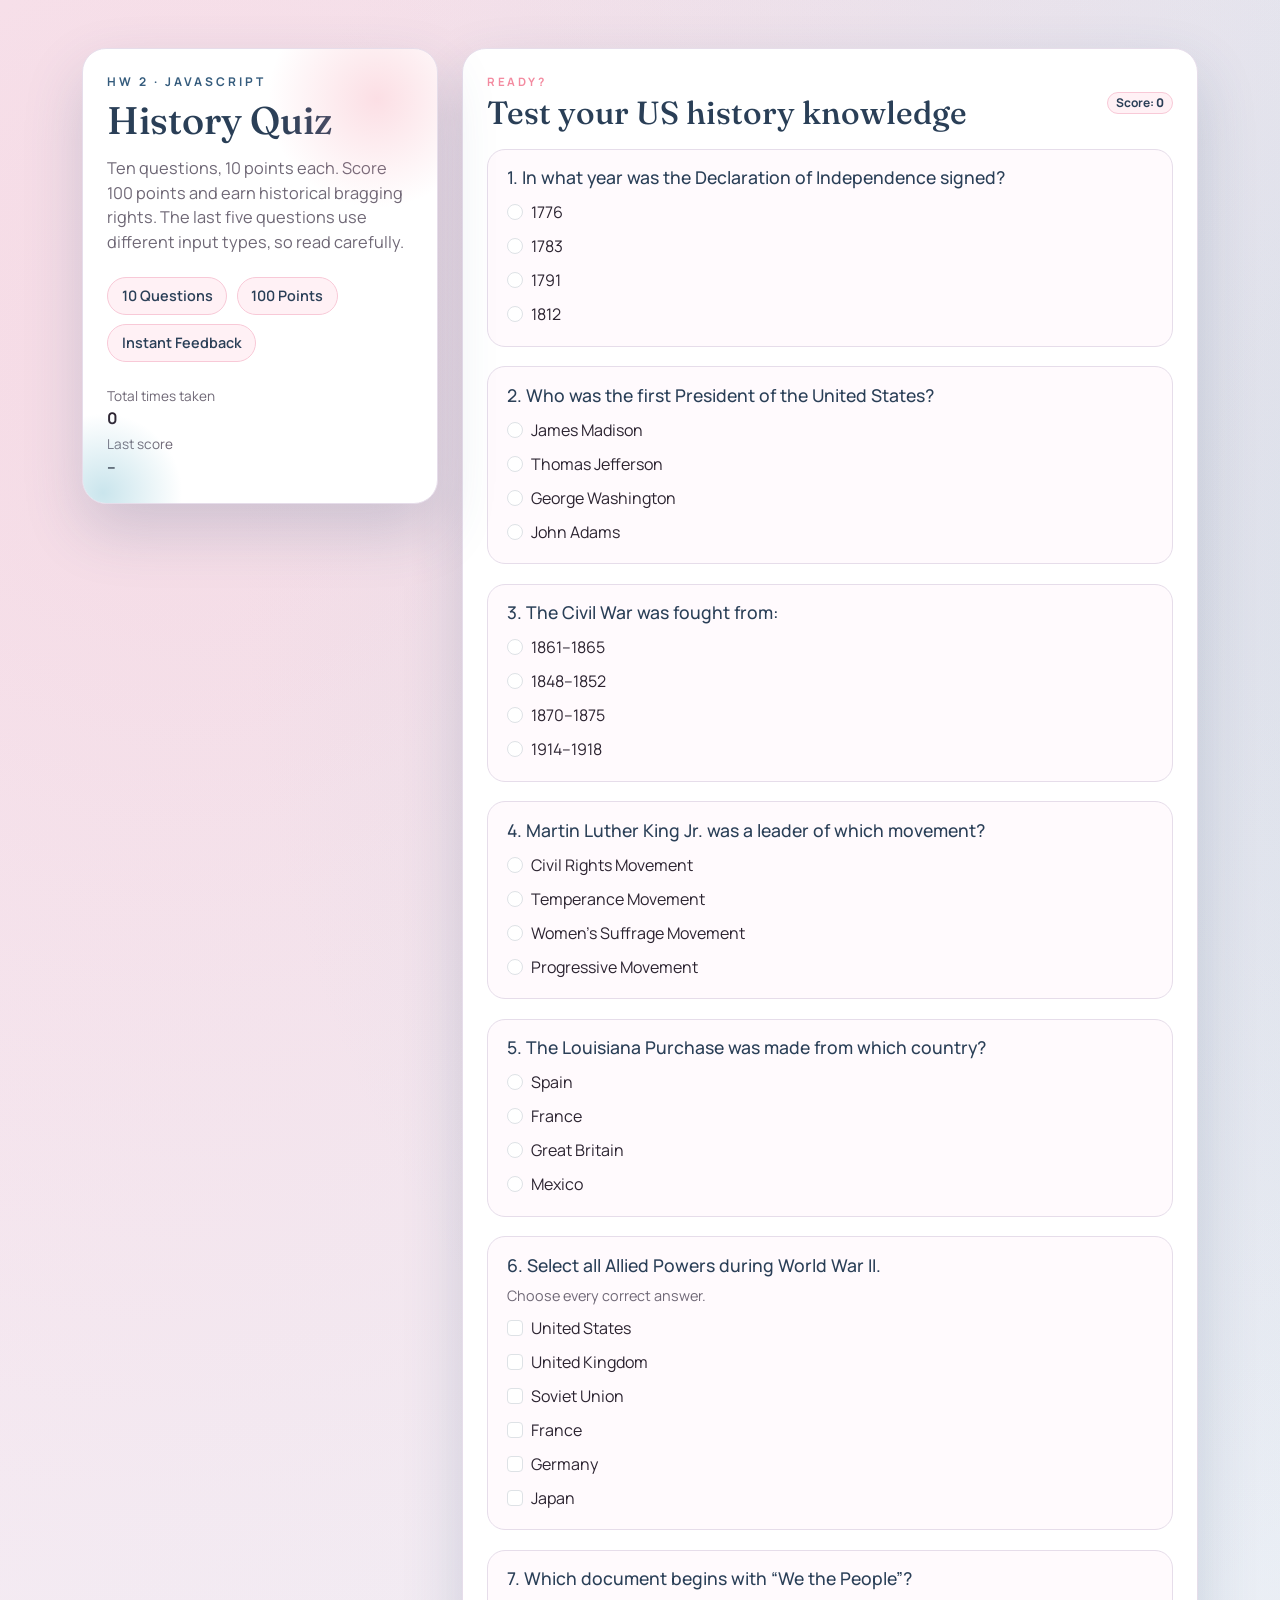
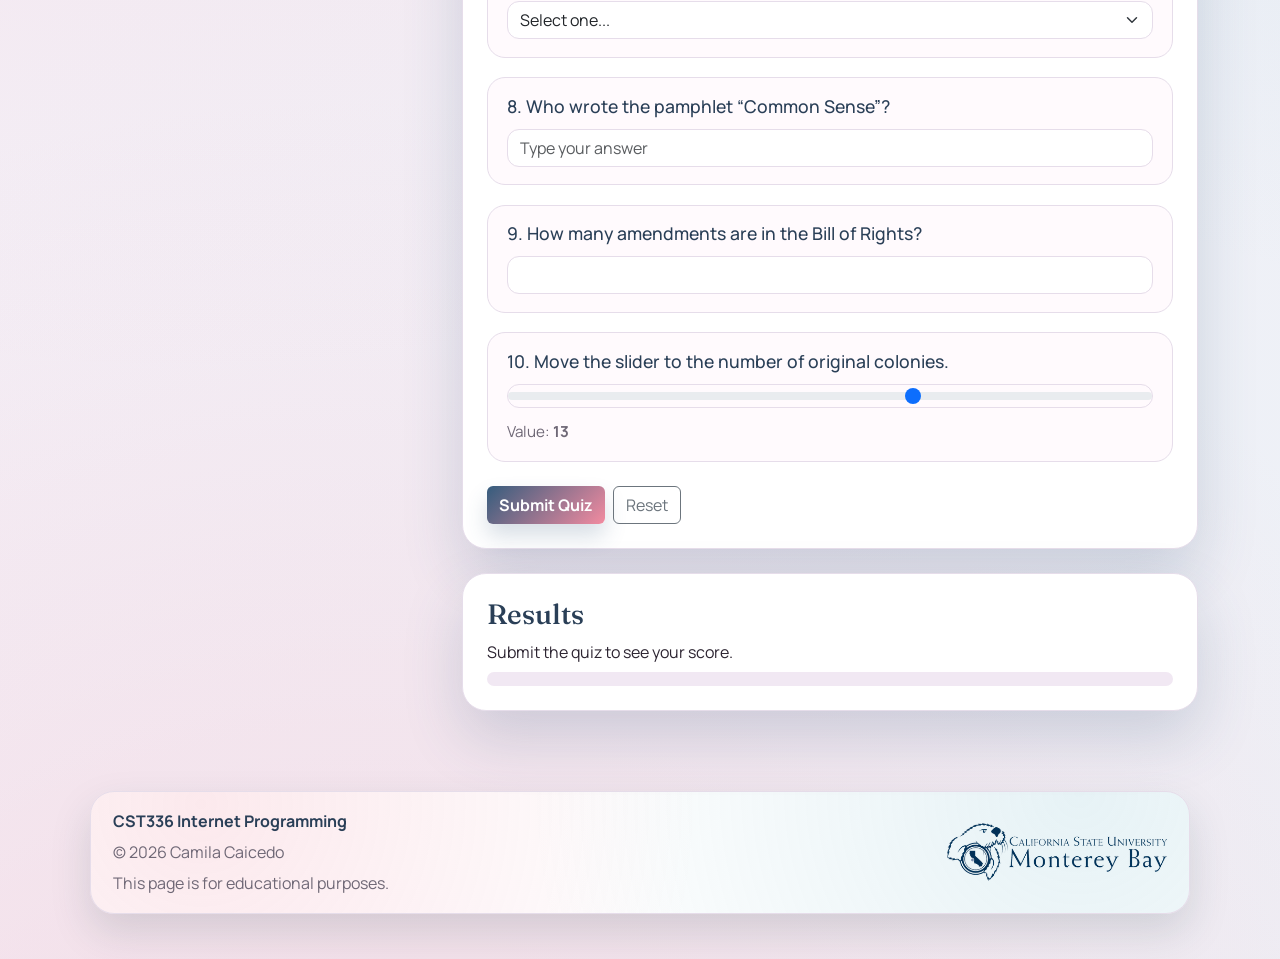
==== hw2/index.html @ 851a2359 "hw2" ====
<!doctype html>
<html lang="en">
  <head>
    <meta charset="UTF-8" />
    <meta name="viewport" content="width=device-width, initial-scale=1.0" />
    <title>HW 2: History Quiz | CSUMB</title>
    <link rel="preconnect" href="https://fonts.googleapis.com" />
    <link rel="preconnect" href="https://fonts.gstatic.com" crossorigin />
    <link
      href="https://fonts.googleapis.com/css2?family=Fraunces:opsz,wght@9..144,600;9..144,700&family=Manrope:wght@400;500;600;700&display=swap"
      rel="stylesheet"
    />
    <link
      href="https://cdn.jsdelivr.net/npm/bootstrap@5.3.3/dist/css/bootstrap.min.css"
      rel="stylesheet"
      integrity="sha384-QWTKZyjpPEjISv5WaRU9OFeRpok6YctnYmDr5pNlyT2bRjXh0JMhjY6hW+ALEwIH"
      crossorigin="anonymous"
    />
    <link rel="stylesheet" href="styles.css" />
  </head>
  <body>
    <div id="sparkleLayer" aria-hidden="true"></div>
    <main class="container py-5">
      <div class="row g-4">
        <div class="col-lg-4">
          <section class="hero-card p-4">
            <p class="hero__eyebrow">HW 2 · JavaScript</p>
            <h1>History Quiz</h1>
            <p class="hero__subtitle">
              Ten questions, 10 points each. Score 100 points and earn historical bragging rights.
              The last five questions use different input types, so read carefully.
            </p>
            <div class="hero__chips">
              <span>10 Questions</span>
              <span>100 Points</span>
              <span>Instant Feedback</span>
            </div>
            <div class="hero__stats mt-4">
              <p class="mb-1"><span>Total times taken</span> <strong id="timesTaken">0</strong></p>
              <p class="mb-0"><span>Last score</span> <strong id="lastScore">--</strong></p>
            </div>
          </section>

        </div>

        <div class="col-lg-8">
          <form id="quizForm" class="quiz-card p-4">
            <div class="d-flex flex-wrap gap-2 align-items-center justify-content-between mb-3">
              <div>
                <p class="quiz__eyebrow">Ready?</p>
                <h2 class="mb-0">Test your US history knowledge</h2>
              </div>
              <span class="badge rounded-pill text-bg-light">Score: <strong id="scoreBadge">0</strong></span>
            </div>

            <div class="question-list">
              <div class="question-card" data-question="q1">
                <h3>1. In what year was the Declaration of Independence signed?</h3>
                <div class="choice-grid">
                  <div class="form-check">
                    <input class="form-check-input" type="radio" name="q1" id="q1a" value="1776" />
                    <label class="form-check-label" for="q1a">1776</label>
                  </div>
                  <div class="form-check">
                    <input class="form-check-input" type="radio" name="q1" id="q1b" value="1783" />
                    <label class="form-check-label" for="q1b">1783</label>
                  </div>
                  <div class="form-check">
                    <input class="form-check-input" type="radio" name="q1" id="q1c" value="1791" />
                    <label class="form-check-label" for="q1c">1791</label>
                  </div>
                  <div class="form-check">
                    <input class="form-check-input" type="radio" name="q1" id="q1d" value="1812" />
                    <label class="form-check-label" for="q1d">1812</label>
                  </div>
                </div>
                <div class="feedback d-none" id="feedback-q1">
                  <img alt="" />
                  <span></span>
                </div>
              </div>

              <div class="question-card" data-question="q2">
                <h3>2. Who was the first President of the United States?</h3>
                <div class="choice-grid" data-shuffle="true">
                  <div class="form-check">
                    <input class="form-check-input" type="radio" name="q2" id="q2a" value="john-adams" />
                    <label class="form-check-label" for="q2a">John Adams</label>
                  </div>
                  <div class="form-check">
                    <input class="form-check-input" type="radio" name="q2" id="q2b" value="george-washington" />
                    <label class="form-check-label" for="q2b">George Washington</label>
                  </div>
                  <div class="form-check">
                    <input class="form-check-input" type="radio" name="q2" id="q2c" value="thomas-jefferson" />
                    <label class="form-check-label" for="q2c">Thomas Jefferson</label>
                  </div>
                  <div class="form-check">
                    <input class="form-check-input" type="radio" name="q2" id="q2d" value="james-madison" />
                    <label class="form-check-label" for="q2d">James Madison</label>
                  </div>
                </div>
                <div class="feedback d-none" id="feedback-q2">
                  <img alt="" />
                  <span></span>
                </div>
              </div>

              <div class="question-card" data-question="q3">
                <h3>3. The Civil War was fought from:</h3>
                <div class="choice-grid">
                  <div class="form-check">
                    <input class="form-check-input" type="radio" name="q3" id="q3a" value="1861-1865" />
                    <label class="form-check-label" for="q3a">1861–1865</label>
                  </div>
                  <div class="form-check">
                    <input class="form-check-input" type="radio" name="q3" id="q3b" value="1848-1852" />
                    <label class="form-check-label" for="q3b">1848–1852</label>
                  </div>
                  <div class="form-check">
                    <input class="form-check-input" type="radio" name="q3" id="q3c" value="1870-1875" />
                    <label class="form-check-label" for="q3c">1870–1875</label>
                  </div>
                  <div class="form-check">
                    <input class="form-check-input" type="radio" name="q3" id="q3d" value="1914-1918" />
                    <label class="form-check-label" for="q3d">1914–1918</label>
                  </div>
                </div>
                <div class="feedback d-none" id="feedback-q3">
                  <img alt="" />
                  <span></span>
                </div>
              </div>

              <div class="question-card" data-question="q4">
                <h3>4. Martin Luther King Jr. was a leader of which movement?</h3>
                <div class="choice-grid">
                  <div class="form-check">
                    <input class="form-check-input" type="radio" name="q4" id="q4a" value="civil-rights" />
                    <label class="form-check-label" for="q4a">Civil Rights Movement</label>
                  </div>
                  <div class="form-check">
                    <input class="form-check-input" type="radio" name="q4" id="q4b" value="temperance" />
                    <label class="form-check-label" for="q4b">Temperance Movement</label>
                  </div>
                  <div class="form-check">
                    <input class="form-check-input" type="radio" name="q4" id="q4c" value="suffrage" />
                    <label class="form-check-label" for="q4c">Women’s Suffrage Movement</label>
                  </div>
                  <div class="form-check">
                    <input class="form-check-input" type="radio" name="q4" id="q4d" value="progressive" />
                    <label class="form-check-label" for="q4d">Progressive Movement</label>
                  </div>
                </div>
                <div class="feedback d-none" id="feedback-q4">
                  <img alt="" />
                  <span></span>
                </div>
              </div>

              <div class="question-card" data-question="q5">
                <h3>5. The Louisiana Purchase was made from which country?</h3>
                <div class="choice-grid">
                  <div class="form-check">
                    <input class="form-check-input" type="radio" name="q5" id="q5a" value="spain" />
                    <label class="form-check-label" for="q5a">Spain</label>
                  </div>
                  <div class="form-check">
                    <input class="form-check-input" type="radio" name="q5" id="q5b" value="france" />
                    <label class="form-check-label" for="q5b">France</label>
                  </div>
                  <div class="form-check">
                    <input class="form-check-input" type="radio" name="q5" id="q5c" value="britain" />
                    <label class="form-check-label" for="q5c">Great Britain</label>
                  </div>
                  <div class="form-check">
                    <input class="form-check-input" type="radio" name="q5" id="q5d" value="mexico" />
                    <label class="form-check-label" for="q5d">Mexico</label>
                  </div>
                </div>
                <div class="feedback d-none" id="feedback-q5">
                  <img alt="" />
                  <span></span>
                </div>
              </div>

              <div class="question-card" data-question="q6">
                <h3>6. Select all Allied Powers during World War II.</h3>
                <p class="question-note">Choose every correct answer.</p>
                <div class="choice-grid">
                  <div class="form-check">
                    <input class="form-check-input" type="checkbox" name="q6" id="q6a" value="united-states" />
                    <label class="form-check-label" for="q6a">United States</label>
                  </div>
                  <div class="form-check">
                    <input class="form-check-input" type="checkbox" name="q6" id="q6b" value="united-kingdom" />
                    <label class="form-check-label" for="q6b">United Kingdom</label>
                  </div>
                  <div class="form-check">
                    <input class="form-check-input" type="checkbox" name="q6" id="q6c" value="soviet-union" />
                    <label class="form-check-label" for="q6c">Soviet Union</label>
                  </div>
                  <div class="form-check">
                    <input class="form-check-input" type="checkbox" name="q6" id="q6d" value="france" />
                    <label class="form-check-label" for="q6d">France</label>
                  </div>
                  <div class="form-check">
                    <input class="form-check-input" type="checkbox" name="q6" id="q6e" value="germany" />
                    <label class="form-check-label" for="q6e">Germany</label>
                  </div>
                  <div class="form-check">
                    <input class="form-check-input" type="checkbox" name="q6" id="q6f" value="japan" />
                    <label class="form-check-label" for="q6f">Japan</label>
                  </div>
                </div>
                <div class="feedback d-none" id="feedback-q6">
                  <img alt="" />
                  <span></span>
                </div>
              </div>

              <div class="question-card" data-question="q7">
                <h3>7. Which document begins with “We the People”?</h3>
                <select class="form-select" id="q7" name="q7" aria-label="Select a document">
                  <option value="">Select one...</option>
                  <option value="declaration">Declaration of Independence</option>
                  <option value="constitution">US Constitution</option>
                  <option value="articles">Articles of Confederation</option>
                  <option value="emancipation">Emancipation Proclamation</option>
                </select>
                <div class="feedback d-none" id="feedback-q7">
                  <img alt="" />
                  <span></span>
                </div>
              </div>

              <div class="question-card" data-question="q8">
                <h3>8. Who wrote the pamphlet “Common Sense”?</h3>
                <input
                  class="form-control"
                  type="text"
                  id="q8"
                  name="q8"
                  placeholder="Type your answer"
                />
                <div class="feedback d-none" id="feedback-q8">
                  <img alt="" />
                  <span></span>
                </div>
              </div>

              <div class="question-card" data-question="q9">
                <h3>9. How many amendments are in the Bill of Rights?</h3>
                <input class="form-control" type="number" id="q9" name="q9" min="0" max="20" />
                <div class="feedback d-none" id="feedback-q9">
                  <img alt="" />
                  <span></span>
                </div>
              </div>

              <div class="question-card" data-question="q10">
                <h3>10. Move the slider to the number of original colonies.</h3>
                <div class="range-wrap">
                  <input class="form-range" type="range" id="q10" name="q10" min="1" max="20" value="13" />
                  <span class="range-value">Value: <strong id="q10Value">13</strong></span>
                </div>
                <div class="feedback d-none" id="feedback-q10">
                  <img alt="" />
                  <span></span>
                </div>
              </div>
            </div>

            <div class="d-flex flex-wrap gap-2 mt-4">
              <button class="btn btn-primary" type="submit">Submit Quiz</button>
              <button class="btn btn-outline-secondary" type="reset" id="resetBtn">Reset</button>
            </div>
          </form>

          <section class="results-card p-4 mt-4" aria-live="polite">
            <h3>Results</h3>
            <p id="scoreText" class="mb-2">Submit the quiz to see your score.</p>
            <div class="progress" role="progressbar" aria-valuemin="0" aria-valuemax="100">
              <div class="progress-bar" id="scoreBar" style="width: 0%">0%</div>
            </div>
            <p id="congratsMessage" class="congrats-message d-none">
              Great job! You scored above 80—your history skills are sparkling.
            </p>
          </section>
        </div>
      </div>
    </main>

    <footer class="site-footer">
      <div class="site-footer__content">
        <div class="site-footer__text">
          <p class="site-footer__title">CST336 Internet Programming</p>
          <p class="site-footer__meta">© 2026 Camila Caicedo</p>
          <p class="site-footer__note">This page is for educational purposes.</p>
        </div>
        <img
          class="site-footer__logo"
          src="img/csumb-logo.png"
          alt="California State University Monterey Bay logo"
        />
      </div>
    </footer>

    <script
      src="https://cdn.jsdelivr.net/npm/bootstrap@5.3.3/dist/js/bootstrap.bundle.min.js"
      integrity="sha384-YvpcrYf0tY3lHB60NNkmXc5s9fDVZLESaAA55NDzOxhy9GkcIdslK1eN7N6jIeHz"
      crossorigin="anonymous"
    ></script>
    <script src="app.js"></script>
  </body>
</html>
---- hw2/styles.css ----
:root {
  --bg: #f7eef6;
  --bg-deep: #e9f2f7;
  --ink: #2c2431;
  --muted: #6f6876;
  --card: #ffffff;
  --primary: #355c7d;
  --primary-dark: #2a3f57;
  --accent: #f38ba0;
  --accent-2: #89c5d6;
  --accent-soft: #f8c9d7;
  --border: #e6ddea;
  --success: #2e9a6f;
  --danger: #d7475b;
  --shadow: 0 26px 60px rgba(53, 92, 125, 0.2);
}

* {
  box-sizing: border-box;
}

body {
  margin: 0;
  min-height: 100vh;
  font-family: "Manrope", "Segoe UI", sans-serif;
  color: var(--ink);
  background:
    radial-gradient(circle at 10% 10%, rgba(243, 139, 160, 0.2), transparent 45%),
    radial-gradient(circle at 90% 15%, rgba(137, 197, 214, 0.25), transparent 40%),
    radial-gradient(circle at 20% 85%, rgba(248, 201, 215, 0.6), transparent 40%),
    linear-gradient(120deg, var(--bg) 0%, var(--bg-deep) 100%);
  background-size: 140% 140%;
  animation: driftGradient 18s ease-in-out infinite;
  line-height: 1.5;
  cursor:
    url("data:image/svg+xml,%3Csvg xmlns='http://www.w3.org/2000/svg' width='36' height='36' viewBox='0 0 36 36'%3E%3Ctext x='4' y='26' font-size='22'%3E%F0%9F%A6%A6%3C/text%3E%3C/svg%3E")
      4 4,
    auto;
}

.container {
  position: relative;
  z-index: 1;
}

#sparkleLayer {
  position: fixed;
  inset: 0;
  pointer-events: none;
  z-index: 0;
  overflow: hidden;
}

.sparkle {
  position: absolute;
  width: 8px;
  height: 8px;
  border-radius: 999px;
  background: radial-gradient(circle, #ffffff 0%, rgba(255, 255, 255, 0.35) 60%, transparent 100%);
  box-shadow: 0 0 12px rgba(137, 197, 214, 0.9);
  animation: sparkleFloat 1.2s ease-out forwards;
  opacity: 0.9;
}

@keyframes sparkleFloat {
  0% {
    transform: translateY(0) scale(1);
    opacity: 0.95;
  }
  100% {
    transform: translateY(-40px) scale(0.2);
    opacity: 0;
  }
}

.hero-card,
.quiz-card,
.results-card,
.peer-card {
  background: var(--card);
  border-radius: 24px;
  border: 1px solid var(--border);
  box-shadow: var(--shadow);
}

.hero-card {
  position: relative;
  overflow: hidden;
}

.hero-card::before {
  content: "";
  position: absolute;
  width: 220px;
  height: 220px;
  border-radius: 50%;
  background: radial-gradient(circle, rgba(243, 139, 160, 0.28), transparent 70%);
  top: -60px;
  right: -50px;
  animation: floatOrb 8s ease-in-out infinite;
}

.hero-card::after {
  content: "";
  position: absolute;
  width: 160px;
  height: 160px;
  border-radius: 50%;
  background: radial-gradient(circle, rgba(137, 197, 214, 0.45), transparent 70%);
  bottom: -70px;
  left: -60px;
  animation: floatOrb 10s ease-in-out infinite reverse;
}

.hero__eyebrow {
  margin: 0 0 0.4rem;
  text-transform: uppercase;
  letter-spacing: 0.25em;
  font-size: 0.75rem;
  font-weight: 700;
  color: var(--primary);
}

.hero-card h1 {
  margin: 0 0 0.8rem;
  font-family: "Fraunces", serif;
  font-size: clamp(2.1rem, 3vw, 2.9rem);
  color: var(--primary-dark);
}

.hero__subtitle {
  margin: 0;
  color: var(--muted);
  font-size: 1.02rem;
}

.hero__chips {
  margin-top: 1.4rem;
  display: flex;
  flex-wrap: wrap;
  gap: 0.6rem;
}

.hero__chips span {
  padding: 0.45rem 0.85rem;
  border-radius: 999px;
  background: #fff1f5;
  border: 1px solid var(--accent-soft);
  color: var(--primary-dark);
  font-weight: 600;
  font-size: 0.9rem;
}

.hero__stats span {
  display: block;
  font-size: 0.85rem;
  color: var(--muted);
}

.peer-card__title {
  font-family: "Fraunces", serif;
  color: var(--primary-dark);
  margin-bottom: 0.6rem;
}

.quiz__eyebrow {
  margin: 0 0 0.25rem;
  text-transform: uppercase;
  letter-spacing: 0.22em;
  font-size: 0.72rem;
  color: var(--accent);
  font-weight: 700;
}

.quiz-card h2 {
  font-family: "Fraunces", serif;
  color: var(--primary-dark);
}

.badge.text-bg-light {
  background: #fff1f5 !important;
  color: var(--primary-dark) !important;
  border: 1px solid var(--accent-soft);
  font-weight: 700;
}

.question-list {
  display: grid;
  gap: 1.2rem;
}

.question-card {
  padding: 1.1rem 1.2rem;
  border-radius: 18px;
  border: 1px solid var(--border);
  background: #fffafd;
  transition: transform 0.2s ease, box-shadow 0.2s ease;
}

.question-card:hover {
  transform: translateY(-2px);
  box-shadow: 0 16px 30px rgba(53, 92, 125, 0.12);
}

.question-card h3 {
  margin: 0 0 0.75rem;
  font-size: 1.1rem;
  color: var(--primary-dark);
}

.choice-grid {
  display: grid;
  gap: 0.5rem;
}

.question-note {
  margin-top: -0.2rem;
  margin-bottom: 0.6rem;
  font-size: 0.9rem;
  color: var(--muted);
}

.form-check-input:checked {
  background-color: var(--primary);
  border-color: var(--primary);
}

.form-select,
.form-control,
.form-range {
  border-radius: 12px;
  border: 1px solid var(--border);
}

.form-select:focus,
.form-control:focus,
.form-range:focus {
  border-color: var(--primary);
  box-shadow: 0 0 0 3px rgba(137, 197, 214, 0.3);
}

.feedback {
  margin-top: 0.8rem;
  display: flex;
  align-items: center;
  gap: 0.6rem;
  padding: 0.6rem 0.8rem;
  border-radius: 14px;
  font-weight: 600;
}

.feedback img {
  width: 32px;
  height: 32px;
}

.feedback.is-correct {
  background: rgba(46, 154, 111, 0.12);
  color: var(--success);
  border: 1px solid rgba(46, 154, 111, 0.3);
}

.feedback.is-wrong {
  background: rgba(215, 71, 91, 0.12);
  color: var(--danger);
  border: 1px solid rgba(215, 71, 91, 0.3);
}

.range-wrap {
  display: flex;
  flex-wrap: wrap;
  align-items: center;
  gap: 0.8rem;
}

.range-value {
  font-size: 0.95rem;
  color: var(--muted);
}

.btn-primary {
  background: linear-gradient(135deg, var(--primary), var(--accent));
  border: none;
  font-weight: 700;
  box-shadow: 0 12px 22px rgba(53, 92, 125, 0.2);
}

.btn-primary:hover {
  filter: brightness(1.05);
}

.results-card h3 {
  font-family: "Fraunces", serif;
  color: var(--primary-dark);
}

.progress {
  height: 14px;
  border-radius: 999px;
  background: #f1e8f3;
}

.progress-bar {
  background: linear-gradient(135deg, var(--primary), var(--accent));
  font-weight: 700;
}

.congrats-message {
  margin-top: 0.9rem;
  font-weight: 600;
  color: var(--primary-dark);
}

.site-footer {
  width: min(1100px, 92vw);
  margin: 2rem auto 2.8rem;
}

.site-footer__content {
  padding: 1.1rem 1.4rem;
  border-radius: 24px;
  border: 1px solid var(--border);
  background:
    radial-gradient(circle at 10% 10%, rgba(243, 139, 160, 0.18), transparent 50%),
    radial-gradient(circle at 90% 0%, rgba(137, 197, 214, 0.2), transparent 55%),
    rgba(255, 255, 255, 0.95);
  display: flex;
  flex-wrap: wrap;
  align-items: center;
  justify-content: space-between;
  gap: 1rem 1.4rem;
  box-shadow: 0 18px 40px rgba(34, 70, 71, 0.15);
}

.site-footer__logo {
  width: min(220px, 70vw);
  height: auto;
  object-fit: contain;
}

.site-footer__text {
  display: grid;
  gap: 0.25rem;
}

.site-footer__title {
  margin: 0;
  font-weight: 700;
  color: var(--primary-dark);
}

.site-footer__meta,
.site-footer__note {
  margin: 0.2rem 0 0;
  color: var(--muted);
}

@media (max-width: 640px) {
  .hero-card::before {
    width: 160px;
    height: 160px;
  }
}

@media (prefers-reduced-motion: reduce) {
  * {
    scroll-behavior: auto !important;
    transition: none !important;
  }
  body {
    animation: none !important;
  }
}

@keyframes driftGradient {
  0% {
    background-position: 0% 50%;
  }
  50% {
    background-position: 100% 40%;
  }
  100% {
    background-position: 0% 50%;
  }
}

@keyframes floatOrb {
  0%,
  100% {
    transform: translateY(0);
  }
  50% {
    transform: translateY(10px);
  }
}
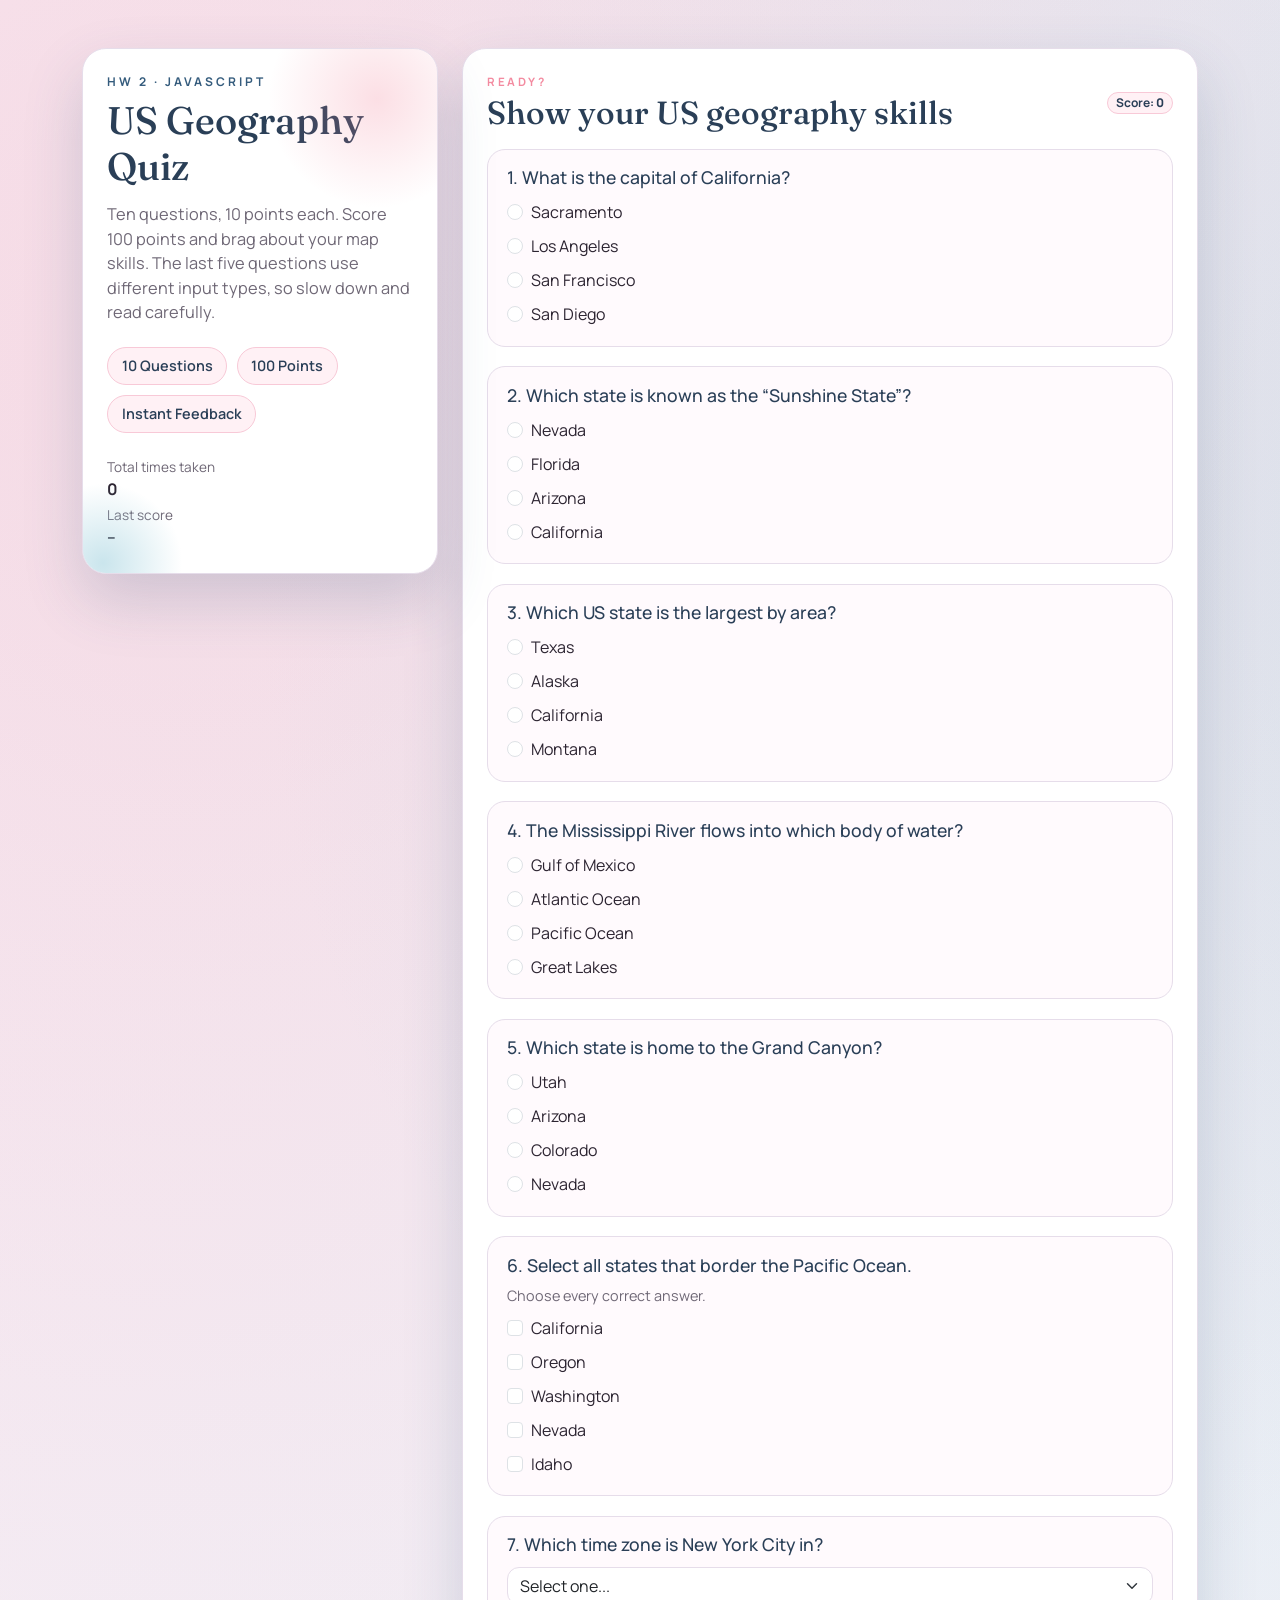
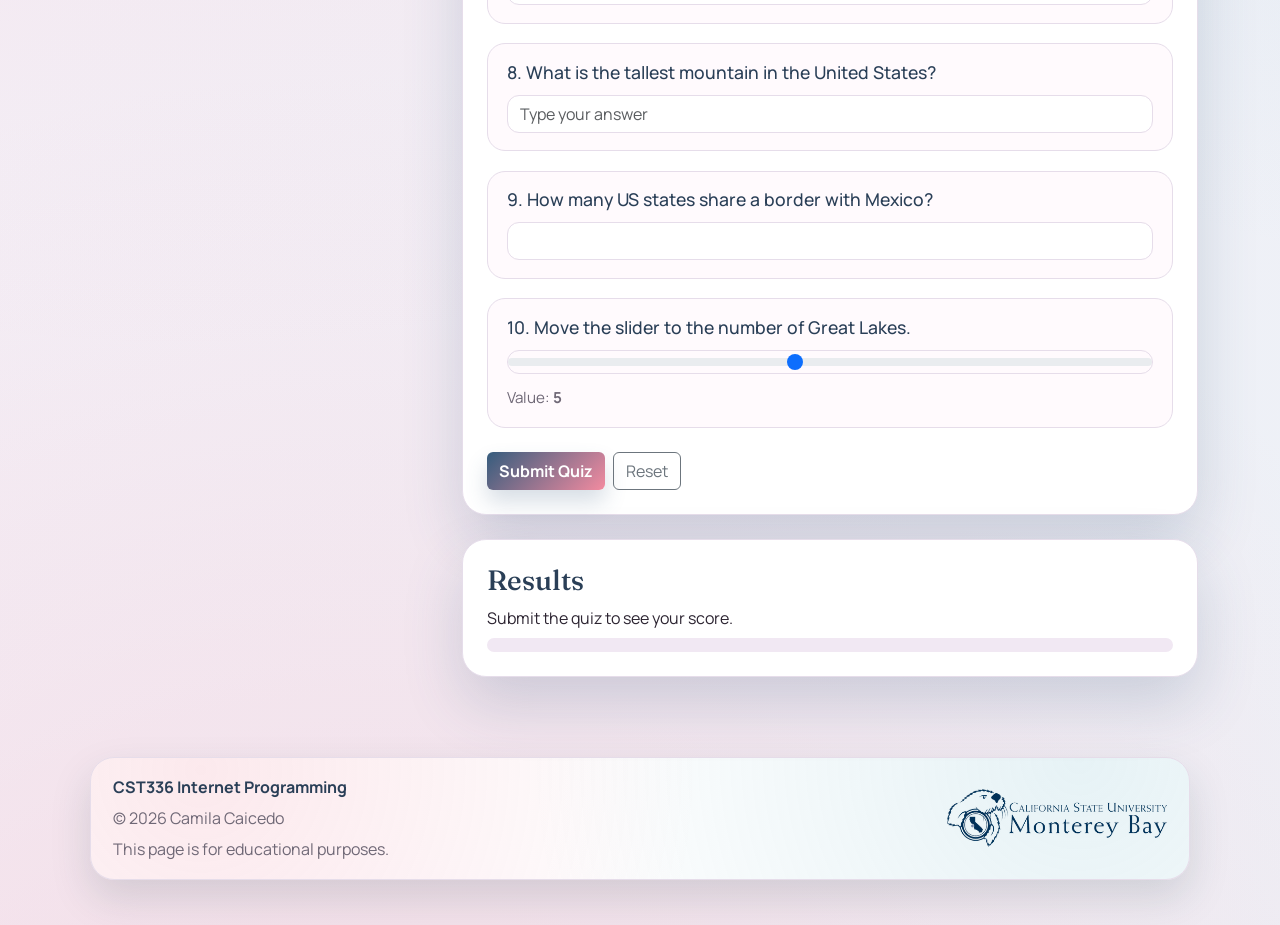
==== commit c3d7671d: "Update geography quiz content" ====
--- a/hw2/index.html
+++ b/hw2/index.html
@@ -3,7 +3,7 @@
   <head>
     <meta charset="UTF-8" />
     <meta name="viewport" content="width=device-width, initial-scale=1.0" />
-    <title>HW 2: History Quiz | CSUMB</title>
+    <title>HW 2: US Geography Quiz | CSUMB</title>
     <link rel="preconnect" href="https://fonts.googleapis.com" />
     <link rel="preconnect" href="https://fonts.gstatic.com" crossorigin />
     <link
@@ -25,10 +25,10 @@
         <div class="col-lg-4">
           <section class="hero-card p-4">
             <p class="hero__eyebrow">HW 2 · JavaScript</p>
-            <h1>History Quiz</h1>
+            <h1>US Geography Quiz</h1>
             <p class="hero__subtitle">
-              Ten questions, 10 points each. Score 100 points and earn historical bragging rights.
-              The last five questions use different input types, so read carefully.
+              Ten questions, 10 points each. Score 100 points and brag about your map skills. The last
+              five questions use different input types, so slow down and read carefully.
             </p>
             <div class="hero__chips">
               <span>10 Questions</span>
@@ -40,7 +40,6 @@
               <p class="mb-0"><span>Last score</span> <strong id="lastScore">--</strong></p>
             </div>
           </section>
-
         </div>
 
         <div class="col-lg-8">
@@ -48,30 +47,30 @@
             <div class="d-flex flex-wrap gap-2 align-items-center justify-content-between mb-3">
               <div>
                 <p class="quiz__eyebrow">Ready?</p>
-                <h2 class="mb-0">Test your US history knowledge</h2>
+                <h2 class="mb-0">Show your US geography skills</h2>
               </div>
               <span class="badge rounded-pill text-bg-light">Score: <strong id="scoreBadge">0</strong></span>
             </div>
 
             <div class="question-list">
               <div class="question-card" data-question="q1">
-                <h3>1. In what year was the Declaration of Independence signed?</h3>
-                <div class="choice-grid">
-                  <div class="form-check">
-                    <input class="form-check-input" type="radio" name="q1" id="q1a" value="1776" />
-                    <label class="form-check-label" for="q1a">1776</label>
-                  </div>
-                  <div class="form-check">
-                    <input class="form-check-input" type="radio" name="q1" id="q1b" value="1783" />
-                    <label class="form-check-label" for="q1b">1783</label>
-                  </div>
-                  <div class="form-check">
-                    <input class="form-check-input" type="radio" name="q1" id="q1c" value="1791" />
-                    <label class="form-check-label" for="q1c">1791</label>
-                  </div>
-                  <div class="form-check">
-                    <input class="form-check-input" type="radio" name="q1" id="q1d" value="1812" />
-                    <label class="form-check-label" for="q1d">1812</label>
+                <h3>1. What is the capital of California?</h3>
+                <div class="choice-grid">
+                  <div class="form-check">
+                    <input class="form-check-input" type="radio" name="q1" id="q1a" value="sacramento" />
+                    <label class="form-check-label" for="q1a">Sacramento</label>
+                  </div>
+                  <div class="form-check">
+                    <input class="form-check-input" type="radio" name="q1" id="q1b" value="los-angeles" />
+                    <label class="form-check-label" for="q1b">Los Angeles</label>
+                  </div>
+                  <div class="form-check">
+                    <input class="form-check-input" type="radio" name="q1" id="q1c" value="san-francisco" />
+                    <label class="form-check-label" for="q1c">San Francisco</label>
+                  </div>
+                  <div class="form-check">
+                    <input class="form-check-input" type="radio" name="q1" id="q1d" value="san-diego" />
+                    <label class="form-check-label" for="q1d">San Diego</label>
                   </div>
                 </div>
                 <div class="feedback d-none" id="feedback-q1">
@@ -81,23 +80,23 @@
               </div>
 
               <div class="question-card" data-question="q2">
-                <h3>2. Who was the first President of the United States?</h3>
+                <h3>2. Which state is known as the “Sunshine State”?</h3>
                 <div class="choice-grid" data-shuffle="true">
                   <div class="form-check">
-                    <input class="form-check-input" type="radio" name="q2" id="q2a" value="john-adams" />
-                    <label class="form-check-label" for="q2a">John Adams</label>
-                  </div>
-                  <div class="form-check">
-                    <input class="form-check-input" type="radio" name="q2" id="q2b" value="george-washington" />
-                    <label class="form-check-label" for="q2b">George Washington</label>
-                  </div>
-                  <div class="form-check">
-                    <input class="form-check-input" type="radio" name="q2" id="q2c" value="thomas-jefferson" />
-                    <label class="form-check-label" for="q2c">Thomas Jefferson</label>
-                  </div>
-                  <div class="form-check">
-                    <input class="form-check-input" type="radio" name="q2" id="q2d" value="james-madison" />
-                    <label class="form-check-label" for="q2d">James Madison</label>
+                    <input class="form-check-input" type="radio" name="q2" id="q2a" value="arizona" />
+                    <label class="form-check-label" for="q2a">Arizona</label>
+                  </div>
+                  <div class="form-check">
+                    <input class="form-check-input" type="radio" name="q2" id="q2b" value="florida" />
+                    <label class="form-check-label" for="q2b">Florida</label>
+                  </div>
+                  <div class="form-check">
+                    <input class="form-check-input" type="radio" name="q2" id="q2c" value="california" />
+                    <label class="form-check-label" for="q2c">California</label>
+                  </div>
+                  <div class="form-check">
+                    <input class="form-check-input" type="radio" name="q2" id="q2d" value="nevada" />
+                    <label class="form-check-label" for="q2d">Nevada</label>
                   </div>
                 </div>
                 <div class="feedback d-none" id="feedback-q2">
@@ -107,23 +106,23 @@
               </div>
 
               <div class="question-card" data-question="q3">
-                <h3>3. The Civil War was fought from:</h3>
-                <div class="choice-grid">
-                  <div class="form-check">
-                    <input class="form-check-input" type="radio" name="q3" id="q3a" value="1861-1865" />
-                    <label class="form-check-label" for="q3a">1861–1865</label>
-                  </div>
-                  <div class="form-check">
-                    <input class="form-check-input" type="radio" name="q3" id="q3b" value="1848-1852" />
-                    <label class="form-check-label" for="q3b">1848–1852</label>
-                  </div>
-                  <div class="form-check">
-                    <input class="form-check-input" type="radio" name="q3" id="q3c" value="1870-1875" />
-                    <label class="form-check-label" for="q3c">1870–1875</label>
-                  </div>
-                  <div class="form-check">
-                    <input class="form-check-input" type="radio" name="q3" id="q3d" value="1914-1918" />
-                    <label class="form-check-label" for="q3d">1914–1918</label>
+                <h3>3. Which US state is the largest by area?</h3>
+                <div class="choice-grid">
+                  <div class="form-check">
+                    <input class="form-check-input" type="radio" name="q3" id="q3a" value="texas" />
+                    <label class="form-check-label" for="q3a">Texas</label>
+                  </div>
+                  <div class="form-check">
+                    <input class="form-check-input" type="radio" name="q3" id="q3b" value="alaska" />
+                    <label class="form-check-label" for="q3b">Alaska</label>
+                  </div>
+                  <div class="form-check">
+                    <input class="form-check-input" type="radio" name="q3" id="q3c" value="california" />
+                    <label class="form-check-label" for="q3c">California</label>
+                  </div>
+                  <div class="form-check">
+                    <input class="form-check-input" type="radio" name="q3" id="q3d" value="montana" />
+                    <label class="form-check-label" for="q3d">Montana</label>
                   </div>
                 </div>
                 <div class="feedback d-none" id="feedback-q3">
@@ -133,23 +132,23 @@
               </div>
 
               <div class="question-card" data-question="q4">
-                <h3>4. Martin Luther King Jr. was a leader of which movement?</h3>
-                <div class="choice-grid">
-                  <div class="form-check">
-                    <input class="form-check-input" type="radio" name="q4" id="q4a" value="civil-rights" />
-                    <label class="form-check-label" for="q4a">Civil Rights Movement</label>
-                  </div>
-                  <div class="form-check">
-                    <input class="form-check-input" type="radio" name="q4" id="q4b" value="temperance" />
-                    <label class="form-check-label" for="q4b">Temperance Movement</label>
-                  </div>
-                  <div class="form-check">
-                    <input class="form-check-input" type="radio" name="q4" id="q4c" value="suffrage" />
-                    <label class="form-check-label" for="q4c">Women’s Suffrage Movement</label>
-                  </div>
-                  <div class="form-check">
-                    <input class="form-check-input" type="radio" name="q4" id="q4d" value="progressive" />
-                    <label class="form-check-label" for="q4d">Progressive Movement</label>
+                <h3>4. The Mississippi River flows into which body of water?</h3>
+                <div class="choice-grid">
+                  <div class="form-check">
+                    <input class="form-check-input" type="radio" name="q4" id="q4a" value="gulf-of-mexico" />
+                    <label class="form-check-label" for="q4a">Gulf of Mexico</label>
+                  </div>
+                  <div class="form-check">
+                    <input class="form-check-input" type="radio" name="q4" id="q4b" value="atlantic-ocean" />
+                    <label class="form-check-label" for="q4b">Atlantic Ocean</label>
+                  </div>
+                  <div class="form-check">
+                    <input class="form-check-input" type="radio" name="q4" id="q4c" value="pacific-ocean" />
+                    <label class="form-check-label" for="q4c">Pacific Ocean</label>
+                  </div>
+                  <div class="form-check">
+                    <input class="form-check-input" type="radio" name="q4" id="q4d" value="great-lakes" />
+                    <label class="form-check-label" for="q4d">Great Lakes</label>
                   </div>
                 </div>
                 <div class="feedback d-none" id="feedback-q4">
@@ -159,23 +158,23 @@
               </div>
 
               <div class="question-card" data-question="q5">
-                <h3>5. The Louisiana Purchase was made from which country?</h3>
-                <div class="choice-grid">
-                  <div class="form-check">
-                    <input class="form-check-input" type="radio" name="q5" id="q5a" value="spain" />
-                    <label class="form-check-label" for="q5a">Spain</label>
-                  </div>
-                  <div class="form-check">
-                    <input class="form-check-input" type="radio" name="q5" id="q5b" value="france" />
-                    <label class="form-check-label" for="q5b">France</label>
-                  </div>
-                  <div class="form-check">
-                    <input class="form-check-input" type="radio" name="q5" id="q5c" value="britain" />
-                    <label class="form-check-label" for="q5c">Great Britain</label>
-                  </div>
-                  <div class="form-check">
-                    <input class="form-check-input" type="radio" name="q5" id="q5d" value="mexico" />
-                    <label class="form-check-label" for="q5d">Mexico</label>
+                <h3>5. Which state is home to the Grand Canyon?</h3>
+                <div class="choice-grid">
+                  <div class="form-check">
+                    <input class="form-check-input" type="radio" name="q5" id="q5a" value="utah" />
+                    <label class="form-check-label" for="q5a">Utah</label>
+                  </div>
+                  <div class="form-check">
+                    <input class="form-check-input" type="radio" name="q5" id="q5b" value="arizona" />
+                    <label class="form-check-label" for="q5b">Arizona</label>
+                  </div>
+                  <div class="form-check">
+                    <input class="form-check-input" type="radio" name="q5" id="q5c" value="colorado" />
+                    <label class="form-check-label" for="q5c">Colorado</label>
+                  </div>
+                  <div class="form-check">
+                    <input class="form-check-input" type="radio" name="q5" id="q5d" value="nevada" />
+                    <label class="form-check-label" for="q5d">Nevada</label>
                   </div>
                 </div>
                 <div class="feedback d-none" id="feedback-q5">
@@ -185,32 +184,28 @@
               </div>
 
               <div class="question-card" data-question="q6">
-                <h3>6. Select all Allied Powers during World War II.</h3>
+                <h3>6. Select all states that border the Pacific Ocean.</h3>
                 <p class="question-note">Choose every correct answer.</p>
                 <div class="choice-grid">
                   <div class="form-check">
-                    <input class="form-check-input" type="checkbox" name="q6" id="q6a" value="united-states" />
-                    <label class="form-check-label" for="q6a">United States</label>
-                  </div>
-                  <div class="form-check">
-                    <input class="form-check-input" type="checkbox" name="q6" id="q6b" value="united-kingdom" />
-                    <label class="form-check-label" for="q6b">United Kingdom</label>
-                  </div>
-                  <div class="form-check">
-                    <input class="form-check-input" type="checkbox" name="q6" id="q6c" value="soviet-union" />
-                    <label class="form-check-label" for="q6c">Soviet Union</label>
-                  </div>
-                  <div class="form-check">
-                    <input class="form-check-input" type="checkbox" name="q6" id="q6d" value="france" />
-                    <label class="form-check-label" for="q6d">France</label>
-                  </div>
-                  <div class="form-check">
-                    <input class="form-check-input" type="checkbox" name="q6" id="q6e" value="germany" />
-                    <label class="form-check-label" for="q6e">Germany</label>
-                  </div>
-                  <div class="form-check">
-                    <input class="form-check-input" type="checkbox" name="q6" id="q6f" value="japan" />
-                    <label class="form-check-label" for="q6f">Japan</label>
+                    <input class="form-check-input" type="checkbox" name="q6" id="q6a" value="california" />
+                    <label class="form-check-label" for="q6a">California</label>
+                  </div>
+                  <div class="form-check">
+                    <input class="form-check-input" type="checkbox" name="q6" id="q6b" value="oregon" />
+                    <label class="form-check-label" for="q6b">Oregon</label>
+                  </div>
+                  <div class="form-check">
+                    <input class="form-check-input" type="checkbox" name="q6" id="q6c" value="washington" />
+                    <label class="form-check-label" for="q6c">Washington</label>
+                  </div>
+                  <div class="form-check">
+                    <input class="form-check-input" type="checkbox" name="q6" id="q6d" value="nevada" />
+                    <label class="form-check-label" for="q6d">Nevada</label>
+                  </div>
+                  <div class="form-check">
+                    <input class="form-check-input" type="checkbox" name="q6" id="q6e" value="idaho" />
+                    <label class="form-check-label" for="q6e">Idaho</label>
                   </div>
                 </div>
                 <div class="feedback d-none" id="feedback-q6">
@@ -220,13 +215,13 @@
               </div>
 
               <div class="question-card" data-question="q7">
-                <h3>7. Which document begins with “We the People”?</h3>
-                <select class="form-select" id="q7" name="q7" aria-label="Select a document">
+                <h3>7. Which time zone is New York City in?</h3>
+                <select class="form-select" id="q7" name="q7" aria-label="Select a time zone">
                   <option value="">Select one...</option>
-                  <option value="declaration">Declaration of Independence</option>
-                  <option value="constitution">US Constitution</option>
-                  <option value="articles">Articles of Confederation</option>
-                  <option value="emancipation">Emancipation Proclamation</option>
+                  <option value="pacific">Pacific</option>
+                  <option value="mountain">Mountain</option>
+                  <option value="central">Central</option>
+                  <option value="eastern">Eastern</option>
                 </select>
                 <div class="feedback d-none" id="feedback-q7">
                   <img alt="" />
@@ -235,7 +230,7 @@
               </div>
 
               <div class="question-card" data-question="q8">
-                <h3>8. Who wrote the pamphlet “Common Sense”?</h3>
+                <h3>8. What is the tallest mountain in the United States?</h3>
                 <input
                   class="form-control"
                   type="text"
@@ -250,8 +245,8 @@
               </div>
 
               <div class="question-card" data-question="q9">
-                <h3>9. How many amendments are in the Bill of Rights?</h3>
-                <input class="form-control" type="number" id="q9" name="q9" min="0" max="20" />
+                <h3>9. How many US states share a border with Mexico?</h3>
+                <input class="form-control" type="number" id="q9" name="q9" min="0" max="10" />
                 <div class="feedback d-none" id="feedback-q9">
                   <img alt="" />
                   <span></span>
@@ -259,10 +254,10 @@
               </div>
 
               <div class="question-card" data-question="q10">
-                <h3>10. Move the slider to the number of original colonies.</h3>
+                <h3>10. Move the slider to the number of Great Lakes.</h3>
                 <div class="range-wrap">
-                  <input class="form-range" type="range" id="q10" name="q10" min="1" max="20" value="13" />
-                  <span class="range-value">Value: <strong id="q10Value">13</strong></span>
+                  <input class="form-range" type="range" id="q10" name="q10" min="1" max="10" value="5" />
+                  <span class="range-value">Value: <strong id="q10Value">5</strong></span>
                 </div>
                 <div class="feedback d-none" id="feedback-q10">
                   <img alt="" />
@@ -284,7 +279,7 @@
               <div class="progress-bar" id="scoreBar" style="width: 0%">0%</div>
             </div>
             <p id="congratsMessage" class="congrats-message d-none">
-              Great job! You scored above 80—your history skills are sparkling.
+              Great job! You scored above 80—your geography skills are sparkling.
             </p>
           </section>
         </div>
